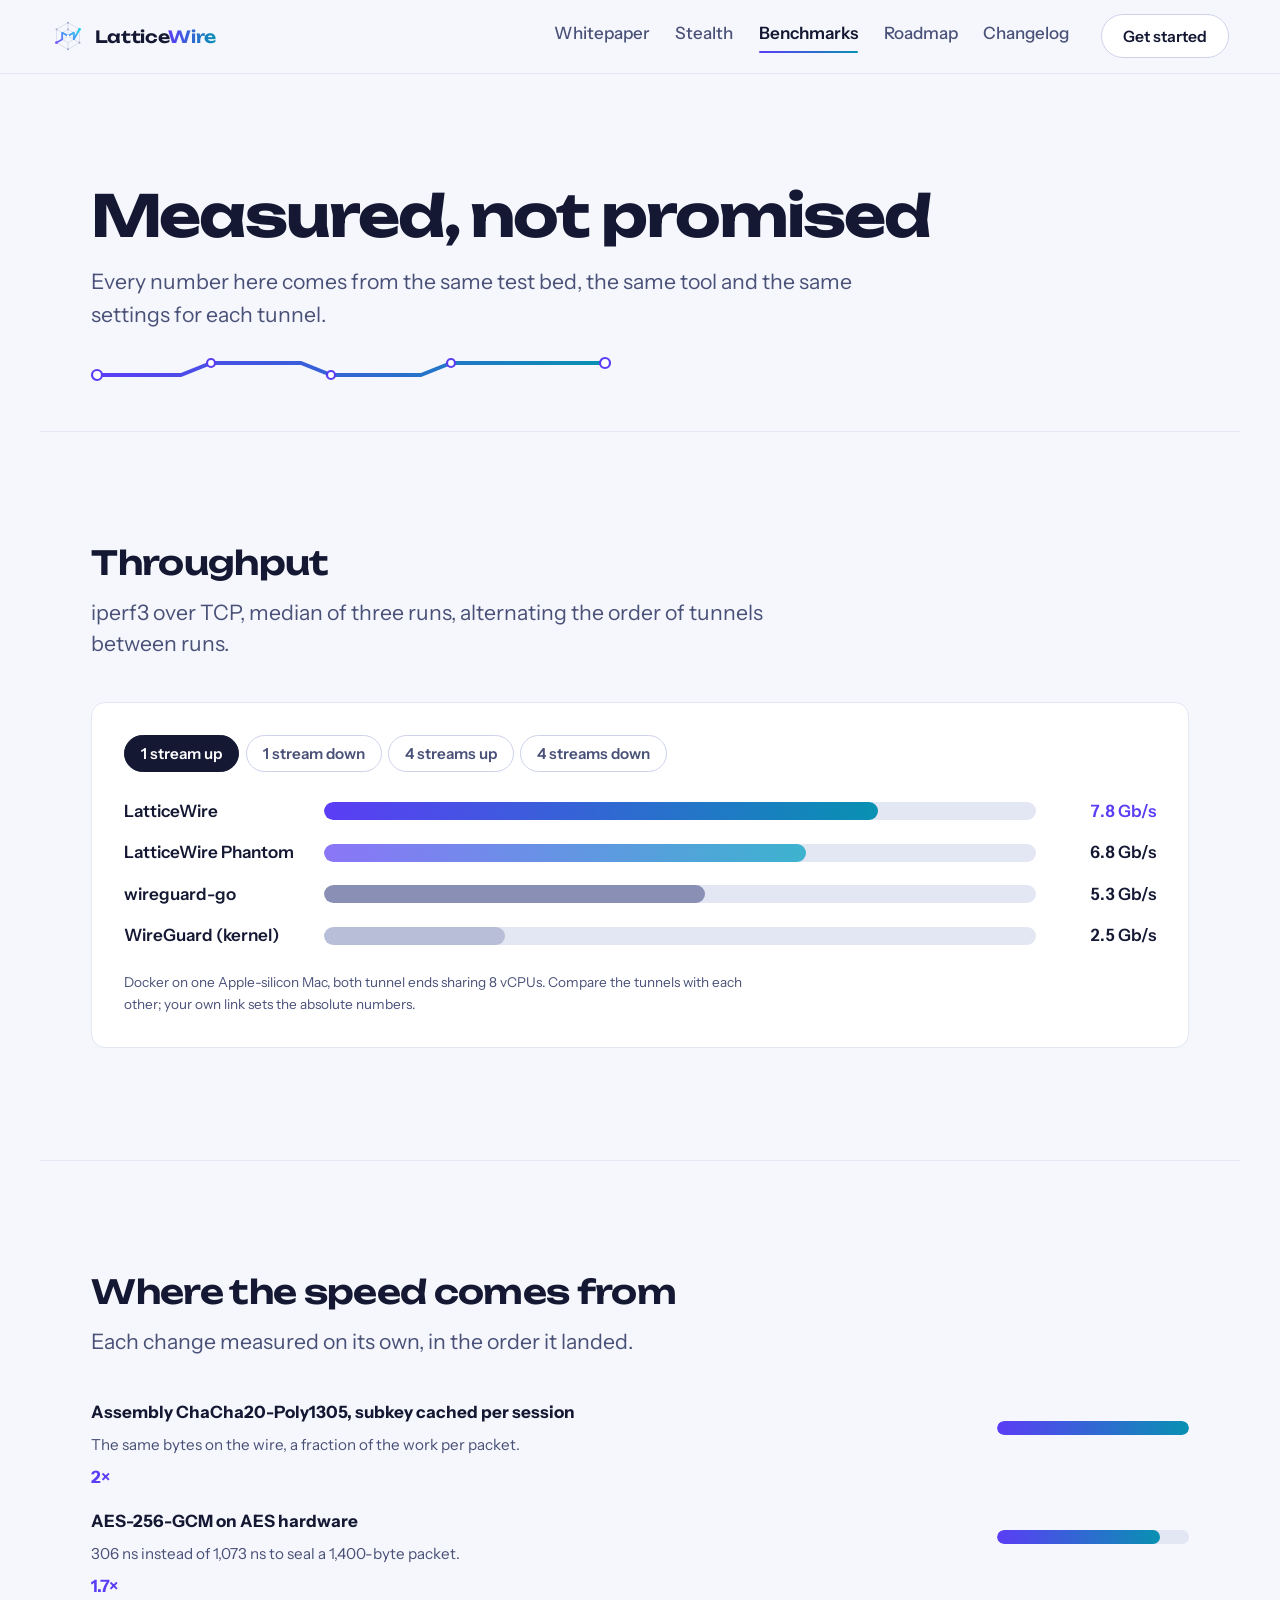
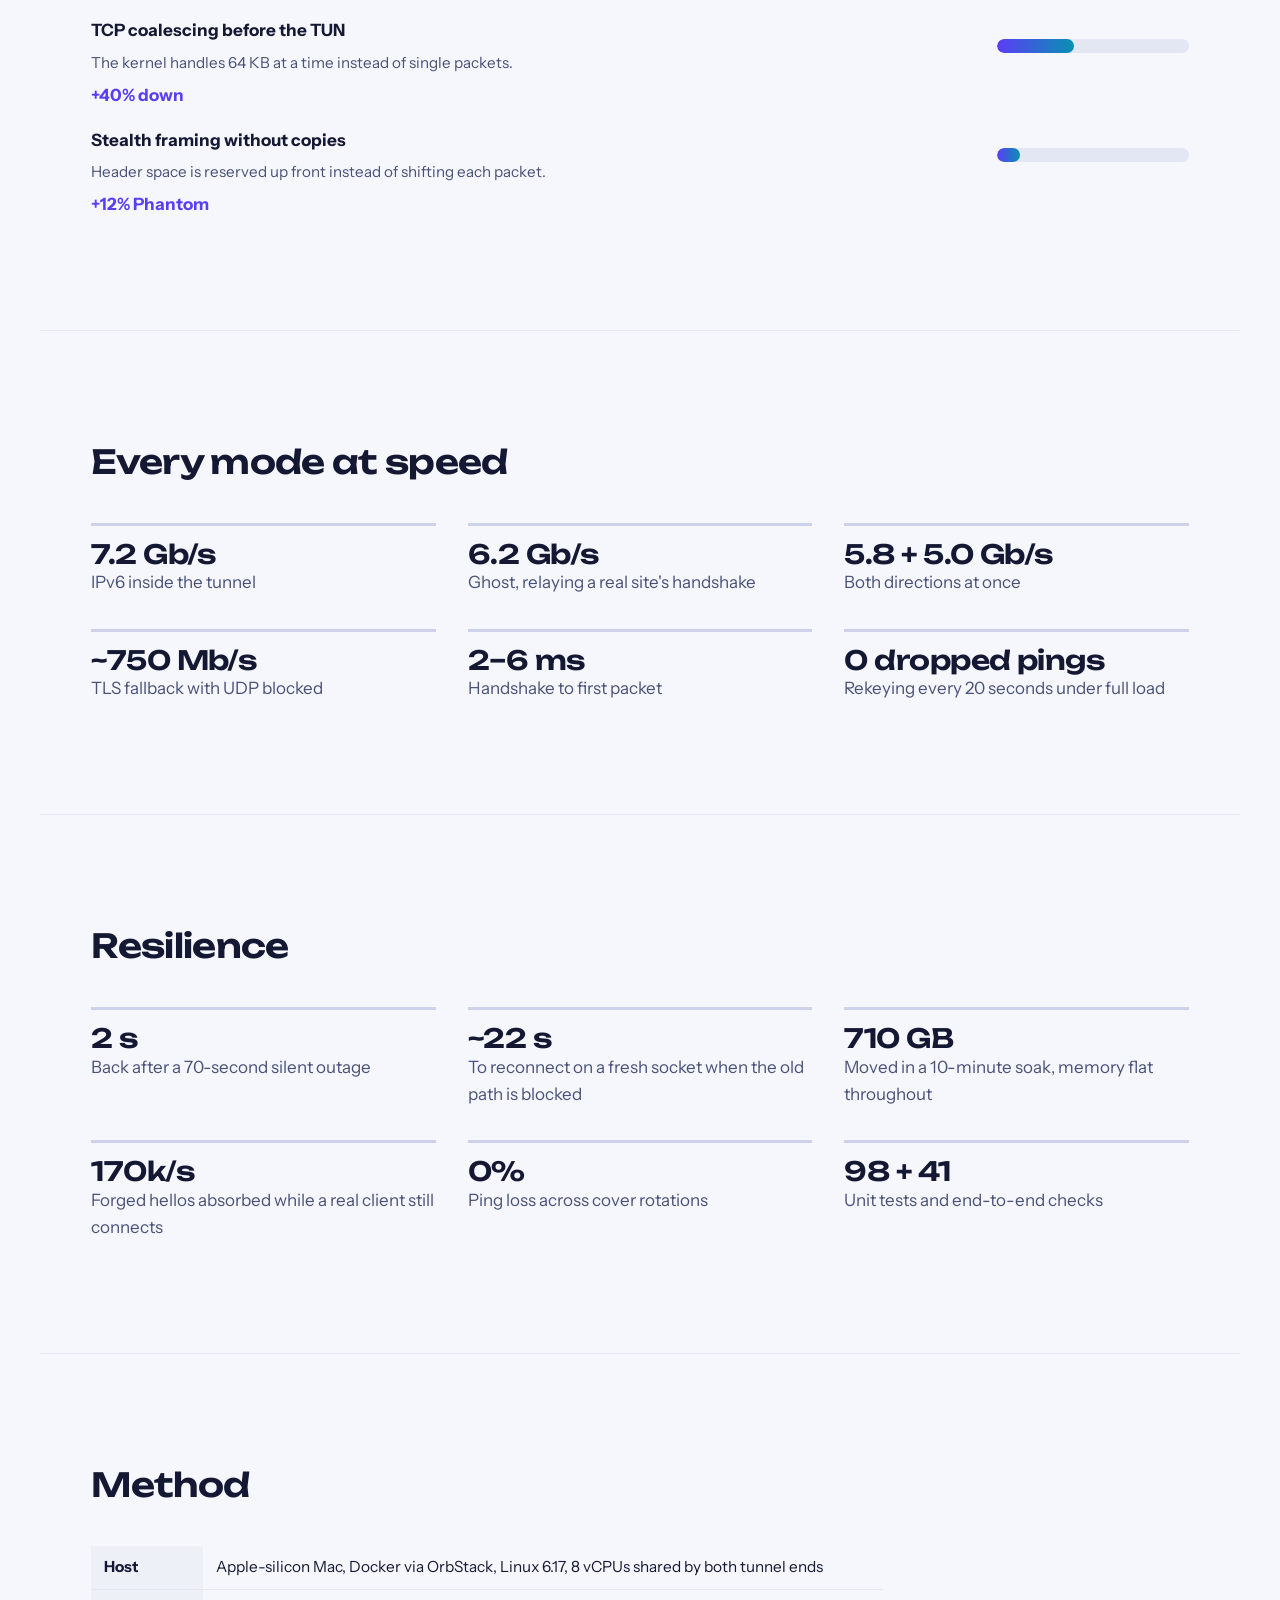
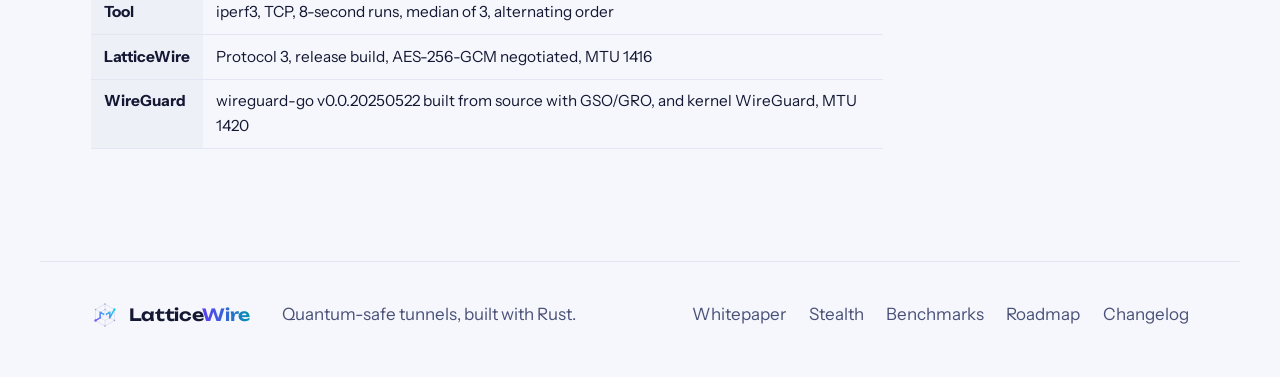
==== benchmarks.html @ e6d1b1b2 "Add whitepaper, stealth, benchmarks, roadmap and changelog pages" ====
<!doctype html>
<html lang="en">
<head>
  <meta charset="utf-8">
  <meta name="viewport" content="width=device-width, initial-scale=1">
  <title>Benchmarks · LatticeWire</title>
  <meta name="description" content="LatticeWire throughput, handshake and resilience results, with method.">
  <meta property="og:title" content="Benchmarks · LatticeWire">
  <meta property="og:description" content="LatticeWire throughput, handshake and resilience results, with method.">
  <meta property="og:image" content="https://faizi44.github.io/latticewire/assets/social-preview.png">
  <meta name="twitter:card" content="summary_large_image">
  <meta name="theme-color" content="#F5F7FC">
  <link rel="icon" href="assets/logo-icon.svg" type="image/svg+xml">
  <link rel="preconnect" href="https://fonts.googleapis.com">
  <link rel="preconnect" href="https://fonts.gstatic.com" crossorigin>
  <link href="https://fonts.googleapis.com/css2?family=Unbounded:wght@500;600;700&family=Instrument+Sans:wght@400;500;600;700&family=JetBrains+Mono:wght@400;600&display=swap" rel="stylesheet">
  <link rel="stylesheet" href="styles.css">
  <script>document.documentElement.classList.add("js")</script>
</head>
<body>
  <a class="skip" href="#main">Skip to content</a>
  <header class="nav">
    <a class="brand" href="index.html" aria-label="LatticeWire home">
      <img src="assets/logo-mark.svg" alt="" width="34" height="34">
      <span>Lattice<b>Wire</b></span>
    </a>
    <nav id="site-nav" aria-label="Pages">
      <a href="whitepaper.html">Whitepaper</a>
      <a href="stealth.html">Stealth</a>
      <a href="benchmarks.html" aria-current="page">Benchmarks</a>
      <a href="roadmap.html">Roadmap</a>
      <a href="changelog.html">Changelog</a>
    </nav>
    <button class="menu-btn" type="button" aria-expanded="false" aria-controls="site-nav">Menu</button>
    <a class="btn btn-ghost" href="index.html#start">Get started</a>
  </header>
  <main id="main">
    <section class="page-hero">
      <h1>Measured, not promised</h1>
      <p>Every number here comes from the same test bed, the same tool and the same settings for each tunnel.</p>
      <svg class="page-wire" viewBox="0 0 520 26" aria-hidden="true">
          <defs><linearGradient id="pwGrad" x1="0" x2="1"><stop offset="0" stop-color="#5B3DF5"/><stop offset="1" stop-color="#0891B2"/></linearGradient></defs>
          <path d="M6 18 L90 18 L120 6 L210 6 L240 18 L330 18 L360 6 L514 6"/>
          <circle cx="6" cy="18" r="5" style="animation-delay:.2s"/><circle cx="120" cy="6" r="4" style="animation-delay:.45s"/>
          <circle cx="240" cy="18" r="4" style="animation-delay:.75s"/><circle cx="360" cy="6" r="4" style="animation-delay:1.05s"/>
          <circle cx="514" cy="6" r="5" style="animation-delay:1.4s"/>
        </svg>
    </section>
    <section aria-labelledby="tp-title">
      <div class="section-head">
        <h2 id="tp-title">Throughput</h2>
        <p>iperf3 over TCP, median of three runs, alternating the order of tunnels between runs.</p>
      </div>
      <div class="chart" data-chart>
        <div class="tabs" role="tablist" aria-label="Test">
          <button role="tab" aria-selected="true" data-test="0">1 stream up</button>
          <button role="tab" aria-selected="false" data-test="1">1 stream down</button>
          <button role="tab" aria-selected="false" data-test="2">4 streams up</button>
          <button role="tab" aria-selected="false" data-test="3">4 streams down</button>
        </div>
        <div class="bars" role="tabpanel" aria-live="polite">
          <div class="bar-row bar-lw"><span class="bar-name">LatticeWire</span><span class="bar-track"><span class="bar-fill"></span></span><span class="bar-val"></span></div>
          <div class="bar-row bar-ph"><span class="bar-name">LatticeWire Phantom</span><span class="bar-track"><span class="bar-fill"></span></span><span class="bar-val"></span></div>
          <div class="bar-row bar-wg"><span class="bar-name">wireguard-go</span><span class="bar-track"><span class="bar-fill"></span></span><span class="bar-val"></span></div>
          <div class="bar-row bar-kw"><span class="bar-name">WireGuard (kernel)</span><span class="bar-track"><span class="bar-fill"></span></span><span class="bar-val"></span></div>
        </div>
        <p class="note">Docker on one Apple-silicon Mac, both tunnel ends sharing 8 vCPUs. Compare the tunnels with each other; your own link sets the absolute numbers.</p>
      </div>
    </section>

    <section aria-labelledby="gain-title">
      <div class="section-head">
        <h2 id="gain-title">Where the speed comes from</h2>
        <p>Each change measured on its own, in the order it landed.</p>
      </div>
      <div class="gains" data-gains>
        <div class="gain"><b>Assembly ChaCha20-Poly1305, subkey cached per session</b><p>The same bytes on the wire, a fraction of the work per packet.</p><span class="meter"><i data-w="100"></i></span><em>2×</em></div>
        <div class="gain"><b>AES-256-GCM on AES hardware</b><p>306 ns instead of 1,073 ns to seal a 1,400-byte packet.</p><span class="meter"><i data-w="85"></i></span><em>1.7×</em></div>
        <div class="gain"><b>TCP coalescing before the TUN</b><p>The kernel handles 64 KB at a time instead of single packets.</p><span class="meter"><i data-w="40"></i></span><em>+40% down</em></div>
        <div class="gain"><b>Stealth framing without copies</b><p>Header space is reserved up front instead of shifting each packet.</p><span class="meter"><i data-w="12"></i></span><em>+12% Phantom</em></div>
      </div>
    </section>

    <section aria-labelledby="more-title">
      <div class="section-head"><h2 id="more-title">Every mode at speed</h2></div>
      <div class="stat-grid">
        <div><b>7.2 Gb/s</b><span>IPv6 inside the tunnel</span></div>
        <div><b>6.2 Gb/s</b><span>Ghost, relaying a real site's handshake</span></div>
        <div><b>5.8 + 5.0 Gb/s</b><span>Both directions at once</span></div>
        <div><b>~750 Mb/s</b><span>TLS fallback with UDP blocked</span></div>
        <div><b>2–6 ms</b><span>Handshake to first packet</span></div>
        <div><b>0 dropped pings</b><span>Rekeying every 20 seconds under full load</span></div>
      </div>
    </section>

    <section aria-labelledby="res-title">
      <div class="section-head"><h2 id="res-title">Resilience</h2></div>
      <div class="stat-grid">
        <div><b>2 s</b><span>Back after a 70-second silent outage</span></div>
        <div><b>~22 s</b><span>To reconnect on a fresh socket when the old path is blocked</span></div>
        <div><b>710 GB</b><span>Moved in a 10-minute soak, memory flat throughout</span></div>
        <div><b>170k/s</b><span>Forged hellos absorbed while a real client still connects</span></div>
        <div><b>0%</b><span>Ping loss across cover rotations</span></div>
        <div><b>98 + 41</b><span>Unit tests and end-to-end checks</span></div>
      </div>
    </section>

    <section aria-labelledby="method-title">
      <div class="section-head"><h2 id="method-title">Method</h2></div>
      <div class="prose">
        <table>
          <tr><th>Host</th><td>Apple-silicon Mac, Docker via OrbStack, Linux 6.17, 8 vCPUs shared by both tunnel ends</td></tr>
          <tr><th>Tool</th><td>iperf3, TCP, 8-second runs, median of 3, alternating order</td></tr>
          <tr><th>LatticeWire</th><td>Protocol 3, release build, AES-256-GCM negotiated, MTU 1416</td></tr>
          <tr><th>WireGuard</th><td>wireguard-go v0.0.20250522 built from source with GSO/GRO, and kernel WireGuard, MTU 1420</td></tr>
        </table>
      </div>
    </section>
  </main>
  <footer class="footer">
    <a class="brand" href="index.html"><img src="assets/logo-mark.svg" alt="" width="28" height="28"><span>Lattice<b>Wire</b></span></a>
    <p>Quantum-safe tunnels, built with Rust.</p>
    <nav aria-label="Pages">
      <a href="whitepaper.html">Whitepaper</a>
      <a href="stealth.html">Stealth</a>
      <a href="benchmarks.html">Benchmarks</a>
      <a href="roadmap.html">Roadmap</a>
      <a href="changelog.html">Changelog</a>
    </nav>
  </footer>
  <script src="app.js" defer></script>
</body>
</html>
---- styles.css ----
/* LatticeWire site. Light theme; the lattice in the hero is the one bold moment. */
:root {
  --frost: #F5F7FC;
  --paper: #FFFFFF;
  --ink: #141833;
  --ink-soft: #4A5178;
  --line: #CDD2EA;
  --line-soft: #E3E6F3;
  --violet: #5B3DF5;
  --cyan: #0891B2;
  --mint: #059669;
  --amber: #B45309;
  --wire: linear-gradient(90deg, #5B3DF5, #0891B2);

  --display: "Unbounded", "Segoe UI", system-ui, sans-serif;
  --body: "Instrument Sans", "Segoe UI", system-ui, sans-serif;
  --mono: "JetBrains Mono", ui-monospace, "SF Mono", Menlo, monospace;

  /* Type scale: 1.25 ratio from 17px */
  --s-1: 0.85rem;
  --s0: 1.0625rem;
  --s1: 1.33rem;
  --s2: 1.66rem;
  --s3: 2.07rem;
  --s4: clamp(2.2rem, 4.6vw, 3.6rem);

  --gutter: clamp(1rem, 4vw, 3.5rem);
  --max: 1200px;
  --radius-s: 8px;
  --radius-m: 14px;
}

*, *::before, *::after { box-sizing: border-box; }
html { scroll-behavior: smooth; }
body {
  margin: 0;
  background: var(--frost);
  color: var(--ink);
  font: 400 var(--s0)/1.6 var(--body);
  -webkit-font-smoothing: antialiased;
  text-rendering: optimizeLegibility;
}
img { display: block; max-width: 100%; }
a { color: var(--violet); text-underline-offset: 3px; }
:focus-visible { outline: 3px solid var(--cyan); outline-offset: 3px; border-radius: 4px; }
code { font-family: var(--mono); font-size: 0.92em; background: var(--line-soft); padding: 0.08em 0.35em; border-radius: 5px; }
h1, h2, h3 { margin: 0; color: var(--ink); }
h2 { font: 600 var(--s3)/1.15 var(--display); letter-spacing: -0.02em; max-width: 22ch; }
h3 { font: 600 var(--s1)/1.3 var(--body); }
p { margin: 0; }

.skip { position: absolute; left: -999px; top: 0; background: var(--ink); color: #fff; padding: 0.6rem 1rem; z-index: 10; }
.skip:focus { left: 1rem; top: 1rem; }

/* ---------- nav ---------- */
.nav {
  position: sticky; top: 0; z-index: 5;
  display: flex; align-items: center; gap: 2rem;
  padding: 0.9rem var(--gutter);
  background: color-mix(in srgb, var(--frost) 86%, transparent);
  backdrop-filter: blur(10px);
  border-bottom: 1px solid var(--line-soft);
}
.brand { display: inline-flex; align-items: center; gap: 0.6rem; color: var(--ink); text-decoration: none; font: 600 1.05rem var(--display); letter-spacing: -0.02em; }
.brand b { font-weight: 600; background: var(--wire); -webkit-background-clip: text; background-clip: text; color: transparent; }
.nav nav { display: flex; gap: 1.6rem; margin-left: auto; }
.nav nav a { color: var(--ink-soft); text-decoration: none; font-weight: 500; }
.nav nav a:hover { color: var(--ink); }

.btn {
  display: inline-flex; align-items: center; justify-content: center;
  padding: 0.72rem 1.3rem; border-radius: 999px;
  font: 600 0.98rem var(--body); text-decoration: none; cursor: pointer;
  transition: transform 0.15s ease, box-shadow 0.15s ease, background 0.15s ease;
}
.btn-primary { background: var(--ink); color: #fff; box-shadow: 0 6px 18px -8px rgba(20, 24, 51, 0.55); }
.btn-primary:hover { transform: translateY(-1px); box-shadow: 0 10px 24px -10px rgba(91, 61, 245, 0.65); }
.btn-ghost { color: var(--ink); border: 1.5px solid var(--line); background: var(--paper); }
.btn-ghost:hover { border-color: var(--violet); color: var(--violet); }

/* ---------- layout ---------- */
main > section { max-width: var(--max); margin: 0 auto; padding: clamp(4rem, 9vw, 7rem) var(--gutter); }
main > section + section { border-top: 1px solid var(--line-soft); }
.section-head { display: grid; gap: 0.9rem; margin-bottom: 2.6rem; }
.section-head p { color: var(--ink-soft); font-size: var(--s1); max-width: 52ch; line-height: 1.5; }

/* ---------- hero ---------- */
.hero {
  display: grid; grid-template-columns: minmax(0, 1.05fr) minmax(0, 1fr);
  align-items: center; gap: clamp(1.5rem, 4vw, 4rem);
  min-height: min(calc(100vh - 66px), 860px);
  padding-top: clamp(2.5rem, 6vw, 4.5rem) !important;
}
.hero-title { font: 700 var(--s4)/1.04 var(--display); letter-spacing: -0.035em; }
.hero-title .line { display: block; }
.hero-title .line:nth-child(2) { color: var(--violet); }
.hero-title .line:nth-child(3) { color: var(--ink-soft); }
.hero-lede { margin-top: 1.6rem; font-size: var(--s1); line-height: 1.55; color: var(--ink-soft); max-width: 46ch; }
.hero-actions { display: flex; flex-wrap: wrap; gap: 0.8rem; margin-top: 2rem; }
.hero-facts { display: flex; flex-wrap: wrap; gap: 0 2.4rem; margin: 2.6rem 0 0; padding-top: 1.4rem; border-top: 1px solid var(--line); }
.hero-facts div { padding: 0.4rem 0; }
.hero-facts dt { font-size: var(--s-1); color: var(--ink-soft); }
.hero-facts dd { margin: 0.1rem 0 0; font-weight: 600; }
.hero-art { position: relative; aspect-ratio: 8 / 7; }
.hero-art svg { width: 100%; height: 100%; overflow: visible; }

/* Hero load sequence: the lines rise one by one while the lattice draws. */
@keyframes rise { from { opacity: 0; transform: translateY(14px); } }
.js .hero .hero-title .line, .js .hero .hero-lede, .js .hero .hero-actions, .js .hero .hero-facts {
  animation: rise 0.7s cubic-bezier(.2, .7, .2, 1) both;
}
.js .hero .hero-title .line:nth-child(2) { animation-delay: 0.12s; }
.js .hero .hero-title .line:nth-child(3) { animation-delay: 0.24s; }
.js .hero .hero-lede { animation-delay: 0.5s; }
.js .hero .hero-actions { animation-delay: 0.62s; }
.js .hero .hero-facts { animation-delay: 0.74s; }

/* Lattice drawing */
.lat-edge { stroke: var(--line); stroke-width: 1.4; }
.lat-node { fill: var(--paper); stroke: #AEB5D8; stroke-width: 1.6; transition: transform 0.25s ease, fill 0.25s ease; transform-box: fill-box; transform-origin: center; }
.lat-node.near { fill: #EEE9FF; stroke: var(--violet); transform: scale(1.6); }
.lat-wire { fill: none; stroke: url(#wireGrad); stroke-width: 5; stroke-linecap: round; stroke-linejoin: round; }
.lat-wire-glow { fill: none; stroke: url(#wireGrad); stroke-width: 14; stroke-opacity: 0.16; stroke-linecap: round; stroke-linejoin: round; }
.lat-hop { fill: var(--paper); stroke: var(--violet); stroke-width: 2.4; }
.lat-end { stroke: none; }
.packet { fill: var(--cyan); }
.packet-halo { fill: var(--cyan); opacity: 0.22; }
.lat-label { font: 600 13px var(--body); fill: var(--ink-soft); }

/* ---------- handshake flow ---------- */
.flow { list-style: none; margin: 0; padding: 0; display: grid; grid-template-columns: repeat(3, 1fr); gap: 0; position: relative; }
.flow::before {
  content: ""; position: absolute; top: 22px; left: 22px; right: 22px; height: 3px;
  background: var(--wire); border-radius: 3px; opacity: 0.85;
}
.flow-step { position: relative; padding: 0 2rem 0 0; display: grid; gap: 0.7rem; align-content: start; }
.flow-n {
  position: relative; display: grid; place-items: center; width: 46px; height: 46px; border-radius: 50%;
  background: var(--paper); border: 2px solid var(--violet); color: var(--violet); font: 600 1.05rem var(--display);
}
.flow-step:nth-child(3) .flow-n { border-color: var(--cyan); color: var(--cyan); }
.flow-step h3 { margin-top: 0.6rem; }
.flow-step p { color: var(--ink-soft); max-width: 34ch; }
.flow-size { font-weight: 600; color: var(--violet); }
.flow-step:nth-child(3) .flow-size { color: var(--cyan); }

/* ---------- speed ---------- */
.chart { background: var(--paper); border: 1px solid var(--line-soft); border-radius: var(--radius-m); padding: clamp(1.2rem, 3vw, 2rem); }
.tabs { display: flex; flex-wrap: wrap; gap: 0.4rem; margin-bottom: 1.6rem; }
.tabs button {
  font: 600 0.95rem var(--body); color: var(--ink-soft); background: transparent;
  border: 1.5px solid var(--line); border-radius: 999px; padding: 0.5rem 1rem; cursor: pointer;
  transition: background 0.15s ease, color 0.15s ease, border-color 0.15s ease;
}
.tabs button:hover { border-color: var(--violet); color: var(--ink); }
.tabs button[aria-selected="true"] { background: var(--ink); border-color: var(--ink); color: #fff; }
.bars { display: grid; gap: 0.9rem; }
.bar-row { display: grid; grid-template-columns: 11.5rem 1fr 6.5rem; align-items: center; gap: 1rem; }
.bar-name { font-weight: 600; }
.bar-track { height: 18px; background: var(--line-soft); border-radius: 999px; overflow: hidden; }
.bar-fill { display: block; height: 100%; width: 0; border-radius: 999px; transition: width 0.9s cubic-bezier(.2, .8, .2, 1); }
.bar-lw .bar-fill { background: var(--wire); }
.bar-ph .bar-fill { background: linear-gradient(90deg, #8B76F8, #3DB3CF); }
.bar-wg .bar-fill { background: #8A90B5; }
.bar-kw .bar-fill { background: #B9BED8; }
.bar-val { font-variant-numeric: tabular-nums; font-weight: 600; text-align: right; }
.bar-lw .bar-val { color: var(--violet); }
.note { margin-top: 1.4rem; font-size: var(--s-1); color: var(--ink-soft); max-width: 70ch; }
.speed-why { display: grid; grid-template-columns: repeat(3, 1fr); gap: 2rem; margin-top: 3rem; }
.speed-why div { border-top: 3px solid var(--line); padding-top: 1rem; }
.speed-why p { margin-top: 0.4rem; color: var(--ink-soft); }

/* ---------- stealth observer ---------- */
.observer { background: var(--paper); border: 1px solid var(--line-soft); border-radius: var(--radius-m); padding: clamp(1.2rem, 3vw, 2rem); }
.capture { display: grid; grid-template-columns: minmax(0, 1.25fr) minmax(0, 1fr); gap: 2rem; align-items: start; }
.packets { list-style: none; margin: 0; padding: 1rem; display: grid; gap: 0.45rem; background: #F2F4FB; border-radius: var(--radius-s); min-height: 280px; align-content: start; }
.packets li {
  display: grid; grid-template-columns: 3.2rem 2.2rem 1fr auto; gap: 0.6rem; align-items: center;
  font: 400 0.86rem/1.3 var(--mono); padding: 0.45rem 0.6rem; border-radius: 6px; background: var(--paper);
  border-left: 4px solid var(--c, var(--line));
  animation: pkt-in 0.35s cubic-bezier(.2, .8, .2, 1) backwards;
}
.packets .t { color: #8A90B5; }
.packets .dir { color: var(--ink-soft); }
.packets .what { color: var(--ink); overflow: hidden; text-overflow: ellipsis; white-space: nowrap; }
.packets .len { color: #8A90B5; }
@keyframes pkt-in { from { opacity: 0; transform: translateX(-10px); } }
.capture-text h3 { font: 600 var(--s2)/1.2 var(--display); letter-spacing: -0.02em; }
.capture-text p { margin-top: 0.8rem; color: var(--ink-soft); }
.capture-when { color: var(--ink) !important; font-weight: 500; }

/* ---------- features ---------- */
.features h2 { margin-bottom: 2.4rem; }
.feature-list { display: grid; grid-template-columns: repeat(3, 1fr); gap: 2.2rem 2.6rem; margin: 0; }
.feature-list div { padding-left: 1.1rem; border-left: 2px solid var(--line); }
.feature-list div:hover { border-left-color: var(--violet); }
.feature-list dt { font-weight: 700; font-size: var(--s1); }
.feature-list dd { margin: 0.35rem 0 0; color: var(--ink-soft); }

/* ---------- get started ---------- */
.steps { list-style: none; counter-reset: step; margin: 0; padding: 0; display: grid; grid-template-columns: repeat(2, 1fr); gap: 2.4rem 3rem; }
.steps li { counter-increment: step; display: grid; gap: 0.6rem; align-content: start; position: relative; padding-left: 3.4rem; }
.steps li::before {
  content: counter(step); position: absolute; left: 0; top: -0.1rem;
  width: 2.4rem; height: 2.4rem; border-radius: 50%; display: grid; place-items: center;
  font: 600 1rem var(--display); color: #fff; background: var(--ink);
}
.steps p { color: var(--ink-soft); }
.code { position: relative; margin-top: 0.3rem; }
.code pre { margin: 0; padding: 1rem 5.2rem 1rem 1.1rem; background: var(--ink); color: #E6E8F5; border-radius: var(--radius-s); overflow-x: auto; }
.code code { background: none; padding: 0; color: inherit; font-size: 0.9rem; line-height: 1.6; }
.copy {
  position: absolute; top: 0.6rem; right: 0.6rem; font: 600 0.8rem var(--body);
  color: #fff; background: rgba(255, 255, 255, 0.12); border: 1px solid rgba(255, 255, 255, 0.22);
  border-radius: 6px; padding: 0.35rem 0.65rem; cursor: pointer;
}
.copy:hover { background: rgba(255, 255, 255, 0.22); }
.copy.done { background: var(--mint); border-color: var(--mint); }

/* ---------- security + cta ---------- */
.security { display: grid; grid-template-columns: auto 1fr; gap: 2.6rem; align-items: center; }
.security p { margin-top: 1rem; color: var(--ink-soft); max-width: 62ch; }
.security-mark { padding: 1.4rem; background: var(--paper); border: 1px solid var(--line-soft); border-radius: 28px; }
.cta { text-align: left; }
.cta h2 { font-size: var(--s4); max-width: 18ch; line-height: 1.06; }

/* ---------- footer ---------- */
.footer {
  max-width: var(--max); margin: 0 auto; padding: 2.4rem var(--gutter) 3rem;
  display: flex; flex-wrap: wrap; align-items: center; gap: 1rem 2rem; border-top: 1px solid var(--line-soft);
}
.footer p { color: var(--ink-soft); }
.footer nav { display: flex; flex-wrap: wrap; gap: 1.4rem; margin-left: auto; }
.footer nav a { color: var(--ink-soft); text-decoration: none; }
.footer nav a:hover { color: var(--violet); }

/* Grid children may shrink below their content; long code scrolls inside its block. */
.steps li, .steps li > *, .flow-step, .flow-step > *, .capture > *, .bar-row > *, .feature-list > div, .speed-why > div, .hero > * { min-width: 0; }

/* Compact navigation: a Menu button opens the page links as a panel. */
.menu-btn { display: none; font: 600 0.95rem var(--body); color: var(--ink); background: var(--paper); border: 1.5px solid var(--line); border-radius: 999px; padding: 0.55rem 1.05rem; cursor: pointer; margin-left: auto; }
@media (max-width: 980px) {
  .menu-btn { display: inline-flex; }
  .nav nav {
    display: none; position: absolute; top: 100%; left: 0; right: 0; flex-direction: column; gap: 0.2rem;
    padding: 0.8rem var(--gutter) 1.2rem; background: var(--frost); border-bottom: 1px solid var(--line-soft);
    box-shadow: 0 18px 30px -24px rgba(20, 24, 51, 0.35);
  }
  .nav nav a { padding: 0.55rem 0; font-size: 1.05rem; }
  .nav nav a[aria-current="page"]::after { width: 2.5rem; }
  .nav.open nav { display: flex; }
}

/* ---------- responsive ---------- */
@media (max-width: 960px) {
  .hero { grid-template-columns: 1fr; min-height: 0; }
  .hero-art { order: -1; max-width: 520px; width: 100%; margin: 0 auto; }
  .speed-why, .feature-list { grid-template-columns: 1fr 1fr; }
  .capture { grid-template-columns: 1fr; }
}
@media (max-width: 720px) {
  .nav > .btn { display: none; }
  .flow { grid-template-columns: 1fr; gap: 2rem; }
  .flow::before { top: 22px; bottom: 22px; left: 22px; right: auto; width: 3px; height: auto; }
  .flow-step { grid-template-columns: 46px 1fr; column-gap: 1rem; padding: 0; }
  .flow-step > :not(.flow-n) { grid-column: 2; }
  .flow-step h3 { margin-top: 0; }
  .speed-why, .feature-list, .steps { grid-template-columns: 1fr; }
  .bar-row { grid-template-columns: 1fr auto; }
  .bar-track { grid-column: 1 / -1; grid-row: 2; }
  .security { grid-template-columns: 1fr; }
  .security-mark { justify-self: start; }
  .packets li { grid-template-columns: 2.6rem 1.8rem 1fr; }
  .packets .len { display: none; }
}

@media (prefers-reduced-motion: reduce) {
  html { scroll-behavior: auto; }
  *, *::before, *::after { animation-duration: 0.01ms !important; transition-duration: 0.01ms !important; }
}

/* =====================================================================
   Inner pages
   ===================================================================== */
.nav nav a[aria-current="page"] { color: var(--ink); font-weight: 600; }
.nav nav a[aria-current="page"]::after {
  content: ""; display: block; height: 2px; margin-top: 3px; border-radius: 2px; background: var(--wire);
}

/* Page hero: a title with a wire that draws itself underneath on load. */
.page-hero { padding-bottom: clamp(2rem, 5vw, 3rem) !important; }
.page-hero h1 { font: 700 var(--s4)/1.05 var(--display); letter-spacing: -0.035em; max-width: 16ch; }
.page-hero p { margin-top: 1.2rem; font-size: var(--s1); color: var(--ink-soft); max-width: 58ch; line-height: 1.55; }
.page-wire { display: block; width: min(520px, 90%); height: 26px; margin-top: 1.6rem; overflow: visible; }
.page-wire path { fill: none; stroke: url(#pwGrad); stroke-width: 4; stroke-linecap: round; stroke-linejoin: round; }
.page-wire circle { fill: var(--paper); stroke: var(--violet); stroke-width: 2.2; }
.js .page-wire path { stroke-dasharray: 600; stroke-dashoffset: 600; animation: draw 1.4s cubic-bezier(.6, .1, .2, 1) 0.2s forwards; }
.js .page-wire circle { opacity: 0; animation: pop 0.3s ease forwards; }
@keyframes draw { to { stroke-dashoffset: 0; } }
@keyframes pop { from { opacity: 0; transform: scale(.4); } to { opacity: 1; transform: none; } }
.page-wire circle { transform-box: fill-box; transform-origin: center; }

/* ---------- document layout (whitepaper) ---------- */
.doc { display: grid; grid-template-columns: 15rem minmax(0, 1fr); gap: clamp(2rem, 5vw, 4.5rem); align-items: start; }
.toc { position: sticky; top: 92px; display: grid; gap: 0.15rem; font-size: 0.95rem; }
.toc p { font-weight: 700; margin-bottom: 0.5rem; }
.toc a { color: var(--ink-soft); text-decoration: none; padding: 0.3rem 0 0.3rem 0.9rem; border-left: 2px solid var(--line-soft); }
.toc a:hover { color: var(--ink); }
.toc a.active { color: var(--violet); border-left-color: var(--violet); font-weight: 600; }
.prose { max-width: 72ch; }
.prose section { scroll-margin-top: 90px; }
.prose section + section { margin-top: 3.6rem; }
.prose h2 { font-size: var(--s2); max-width: none; margin-bottom: 1rem; }
.prose h3 { margin: 1.8rem 0 0.6rem; }
.prose p, .prose li { color: #343A60; line-height: 1.72; }
.prose p + p { margin-top: 1rem; }
.prose ul, .prose ol { padding-left: 1.3rem; margin: 0.8rem 0 0; }
.prose li + li { margin-top: 0.35rem; }
.prose table { width: 100%; border-collapse: collapse; margin-top: 1rem; font-size: 0.96rem; }
.prose th, .prose td { text-align: left; padding: 0.6rem 0.8rem; border-bottom: 1px solid var(--line-soft); vertical-align: top; }
.prose th { font-weight: 700; color: var(--ink); background: #EEF0F8; }
.prose .formula { margin-top: 1rem; padding: 1rem 1.2rem; background: var(--ink); color: #E6E8F5; border-radius: var(--radius-s); font: 400 0.9rem/1.7 var(--mono); overflow-x: auto; }
.prose .abstract { font-size: var(--s1); color: var(--ink); line-height: 1.6; }

/* ---------- handshake player ---------- */
.player { margin-top: 1.4rem; background: var(--paper); border: 1px solid var(--line-soft); border-radius: var(--radius-m); padding: 1.4rem; }
.player-stage { position: relative; display: grid; grid-template-columns: 7rem 1fr 7rem; align-items: stretch; gap: 0.8rem; min-height: 230px; }
.party { display: grid; place-content: center; text-align: center; gap: 0.4rem; border: 1.5px solid var(--line); border-radius: var(--radius-s); background: var(--frost); font-weight: 700; }
.party small { font-weight: 500; color: var(--ink-soft); }
.party.client { border-color: var(--violet); }
.party.server { border-color: var(--cyan); }
.lanes { position: relative; display: grid; align-content: space-around; }
.msg {
  position: relative; display: grid; gap: 0.2rem; padding: 0.55rem 0.8rem; border-radius: 8px;
  background: #F1EEFF; border: 1px solid #D9D1FF; opacity: 0.25; transition: opacity 0.3s ease, transform 0.6s cubic-bezier(.2, .8, .2, 1);
}
.msg b { font-size: 0.92rem; }
.msg span { font: 400 0.8rem/1.4 var(--mono); color: var(--ink-soft); }
.msg.to-client { background: #E7F6FA; border-color: #BFE7F1; }
.msg.to-client, .msg.to-server { transform: translateX(var(--from, -14px)); }
.msg.to-client { --from: 14px; }
.msg.on { opacity: 1; transform: none; }
.msg.data { background: #E6F7F0; border-color: #BDEBD7; }
.player-caption { margin-top: 1rem; min-height: 3.2em; color: var(--ink-soft); }
.player-controls { display: flex; gap: 0.6rem; margin-top: 1rem; }
.player-controls button { font: 600 0.92rem var(--body); border-radius: 999px; padding: 0.5rem 1.05rem; cursor: pointer; border: 1.5px solid var(--line); background: var(--paper); color: var(--ink); }
.player-controls button.primary { background: var(--ink); color: #fff; border-color: var(--ink); }

/* ---------- roadmap timeline ---------- */
.timeline { position: relative; display: grid; gap: 2.6rem; padding-left: 3rem; }
.timeline::before { content: ""; position: absolute; left: 13px; top: 6px; bottom: 6px; width: 3px; border-radius: 3px; background: var(--line); }
.timeline .rail { position: absolute; left: 13px; top: 6px; width: 3px; border-radius: 3px; background: var(--wire); height: 0; }
.js .timeline .rail { transition: height 1.6s cubic-bezier(.6, .1, .2, 1) 0.2s; }
.phase { position: relative; }
.phase::before {
  content: ""; position: absolute; left: -3rem; top: 0.25rem; width: 29px; height: 29px; border-radius: 50%;
  background: var(--paper); border: 3px solid var(--line); box-sizing: border-box; transition: border-color 0.4s ease, background 0.4s ease;
}
.phase.lit::before { border-color: var(--violet); background: #EEE9FF; }
.phase.shipped.lit::before { border-color: var(--mint); background: #E3F6EE; }
.phase h2 { font-size: var(--s2); }
.phase > p { margin-top: 0.4rem; color: var(--ink-soft); }
.phase .tag { display: inline-block; margin-left: 0.6rem; vertical-align: middle; font: 600 0.78rem var(--body); padding: 0.2rem 0.6rem; border-radius: 999px; background: #EEF0F8; color: var(--ink-soft); }
.phase.shipped .tag { background: #E3F6EE; color: var(--mint); }
.items { list-style: none; margin: 1.2rem 0 0; padding: 0; display: grid; grid-template-columns: repeat(2, minmax(0, 1fr)); gap: 0.8rem 2rem; }
.items li { padding-left: 1.6rem; position: relative; }
.items li::before { content: ""; position: absolute; left: 0; top: 0.55em; width: 0.7rem; height: 0.7rem; border-radius: 3px; border: 2px solid var(--line); }
.phase.shipped .items li::before { background: var(--mint); border-color: var(--mint); }
.items b { display: block; }
.items span { color: var(--ink-soft); font-size: 0.95rem; }
.filters { margin-bottom: 2.4rem; }
.phase[hidden] { display: none; }

/* ---------- changelog ---------- */
.releases { display: grid; gap: 1rem; }
.release { background: var(--paper); border: 1px solid var(--line-soft); border-radius: var(--radius-m); overflow: hidden; }
.release > button {
  width: 100%; display: grid; grid-template-columns: auto 1fr auto; gap: 1rem; align-items: center; text-align: left;
  padding: 1.3rem 1.5rem; background: none; border: 0; cursor: pointer; font: inherit; color: inherit;
}
.release .ver { font: 700 1.15rem var(--display); color: var(--violet); white-space: nowrap; }
.release .title { font-weight: 700; font-size: var(--s1); }
.release .title small { display: block; font-weight: 500; font-size: 0.92rem; color: var(--ink-soft); margin-top: 0.15rem; }
.release .chev { width: 28px; height: 28px; border-radius: 50%; border: 1.5px solid var(--line); display: grid; place-items: center; transition: transform 0.3s ease; }
.release .chev::before { content: ""; width: 8px; height: 8px; border-right: 2px solid var(--ink); border-bottom: 2px solid var(--ink); transform: translateY(-2px) rotate(45deg); }
.release[data-open="true"] .chev { transform: rotate(180deg); }
.release-body { display: grid; grid-template-rows: 0fr; transition: grid-template-rows 0.45s cubic-bezier(.2, .8, .2, 1); }
.release[data-open="true"] .release-body { grid-template-rows: 1fr; }
.release-body > div { overflow: hidden; }
.release-body .groups { padding: 0 1.5rem 1.5rem; display: grid; grid-template-columns: repeat(2, minmax(0, 1fr)); gap: 1.4rem 2.4rem; }
.release-body h3 { font-size: 1.02rem; margin-bottom: 0.4rem; }
.release-body ul { margin: 0; padding-left: 1.1rem; color: var(--ink-soft); }
.release-body li + li { margin-top: 0.3rem; }

/* ---------- benchmarks extras ---------- */
.gains { display: grid; gap: 1.1rem; margin-top: 1rem; }
.gain { display: grid; grid-template-columns: minmax(0, 1fr) 12rem; gap: 0.4rem 1.4rem; align-items: center; }
.gain p { color: var(--ink-soft); font-size: 0.95rem; grid-column: 1; }
.gain b { grid-column: 1; }
.gain .meter { grid-column: 2; grid-row: 1 / span 2; height: 14px; border-radius: 999px; background: var(--line-soft); overflow: hidden; }
.gain .meter i { display: block; height: 100%; width: 0; border-radius: 999px; background: var(--wire); transition: width 1.1s cubic-bezier(.2, .8, .2, 1); }
.gain .meter + em { font-style: normal; font-weight: 700; color: var(--violet); }
.stat-grid { display: grid; grid-template-columns: repeat(3, minmax(0, 1fr)); gap: 2rem; margin-top: 1rem; }
.stat-grid div { border-top: 3px solid var(--line); padding-top: 0.9rem; }
.stat-grid b { display: block; font: 600 var(--s2)/1.1 var(--display); letter-spacing: -0.02em; }
.stat-grid span { color: var(--ink-soft); }

/* ---------- stealth extras ---------- */
.rotation { margin-top: 1.2rem; background: var(--paper); border: 1px solid var(--line-soft); border-radius: var(--radius-m); padding: 1.4rem; }
.conns { display: grid; gap: 0.5rem; margin-top: 1rem; }
.conn {
  display: grid; grid-template-columns: 6rem 1fr 7rem; gap: 0.8rem; align-items: center;
  font: 400 0.86rem var(--mono); padding: 0.5rem 0.7rem; border-radius: 8px; background: #F2F4FB;
  animation: pkt-in 0.4s cubic-bezier(.2, .8, .2, 1) backwards;
}
.conn .life { height: 8px; border-radius: 999px; background: var(--wire); transform-origin: left; }
.conn.old { opacity: 0.45; }
.conn.old .life { background: #B9BED8; }
.setup { list-style: none; counter-reset: s; margin: 1.2rem 0 0; padding: 0; display: grid; gap: 1.2rem; }
.setup li { counter-increment: s; position: relative; padding-left: 3rem; }
.setup li::before { content: counter(s); position: absolute; left: 0; top: 0; width: 2rem; height: 2rem; border-radius: 50%; display: grid; place-items: center; font: 600 0.9rem var(--display); color: #fff; background: var(--ink); }
.setup p { color: var(--ink-soft); margin-top: 0.2rem; }

@media (max-width: 900px) {
  .doc { grid-template-columns: 1fr; }
  .toc { position: static; grid-auto-flow: row; }
  .items, .release-body .groups, .stat-grid { grid-template-columns: 1fr; }
  .gain { grid-template-columns: 1fr; }
  .gain .meter { grid-column: 1; grid-row: auto; }
}
@media (max-width: 620px) {
  .player-stage { grid-template-columns: 4.6rem 1fr 4.6rem; }
  .release > button { grid-template-columns: 1fr auto; }
  .release .ver { grid-column: 1 / -1; }
  .conn { grid-template-columns: 4.5rem 1fr; }
  .conn .tag2 { display: none; }
}
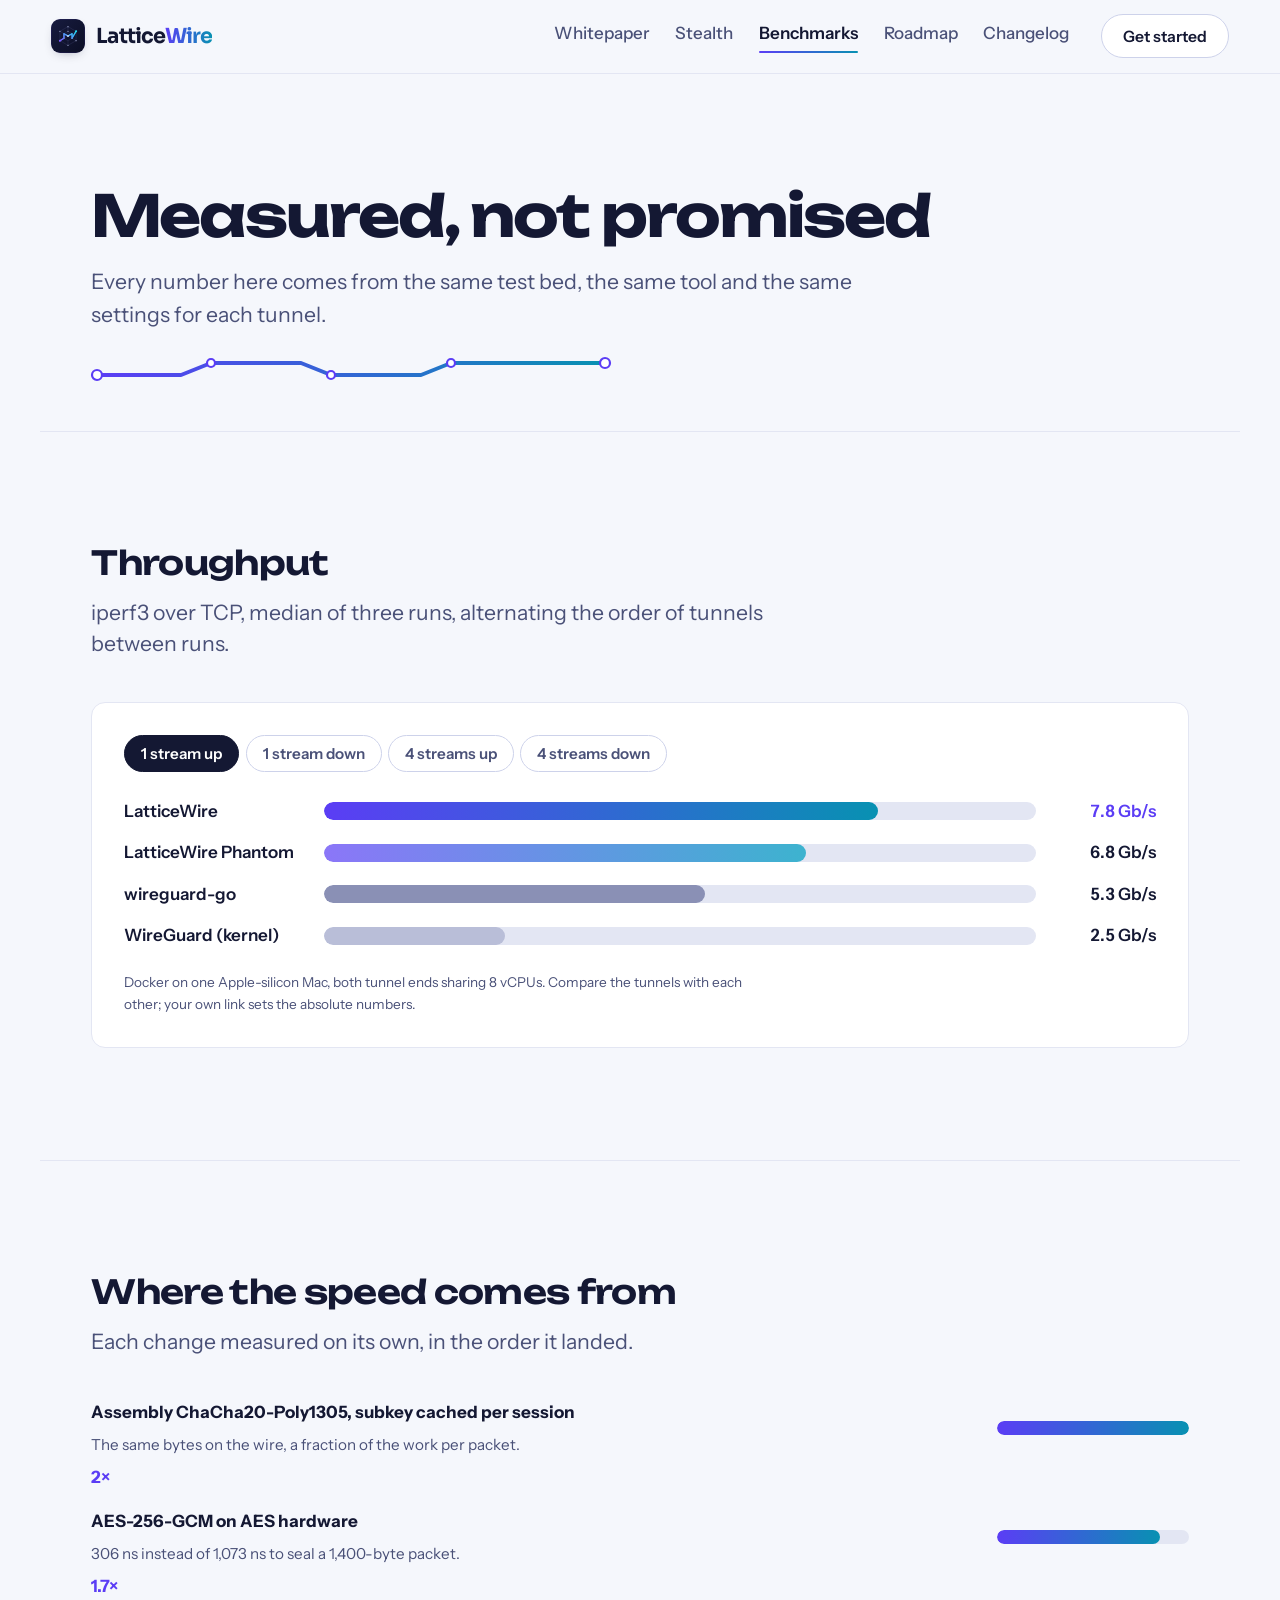
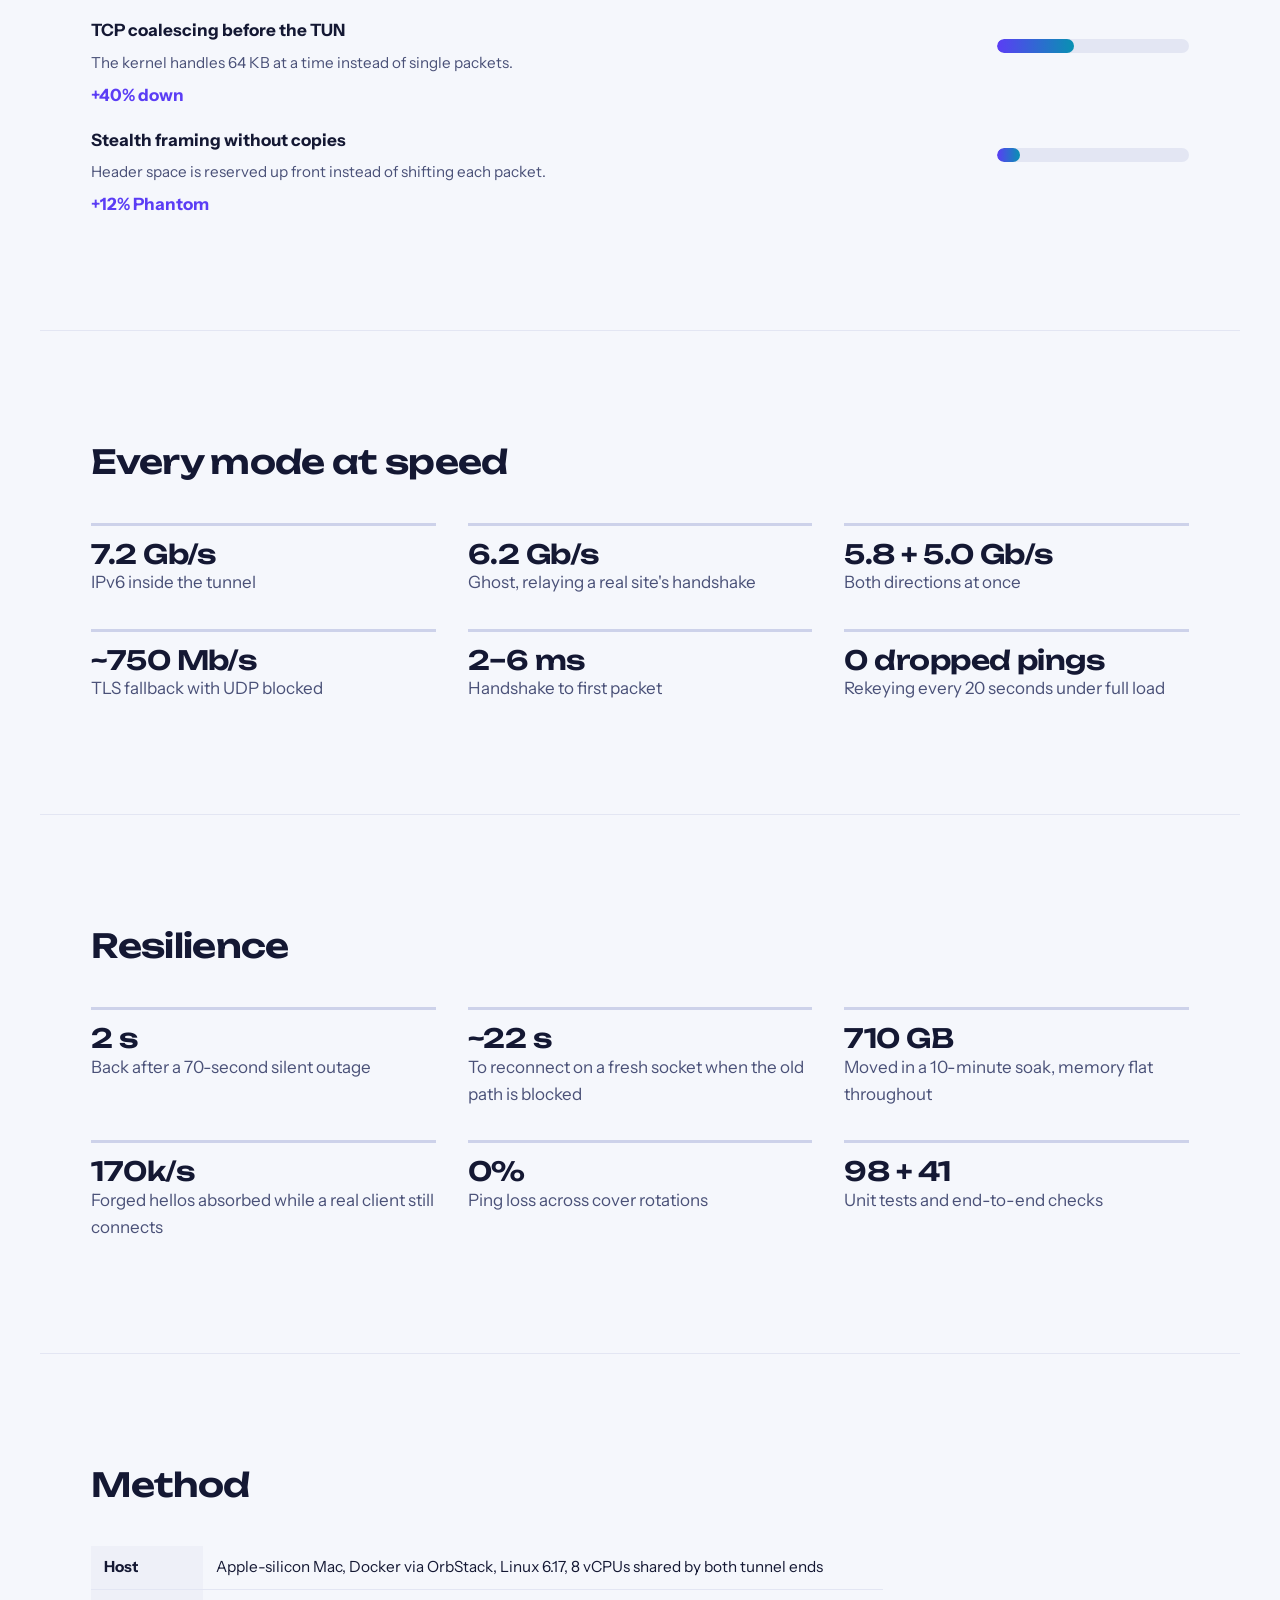
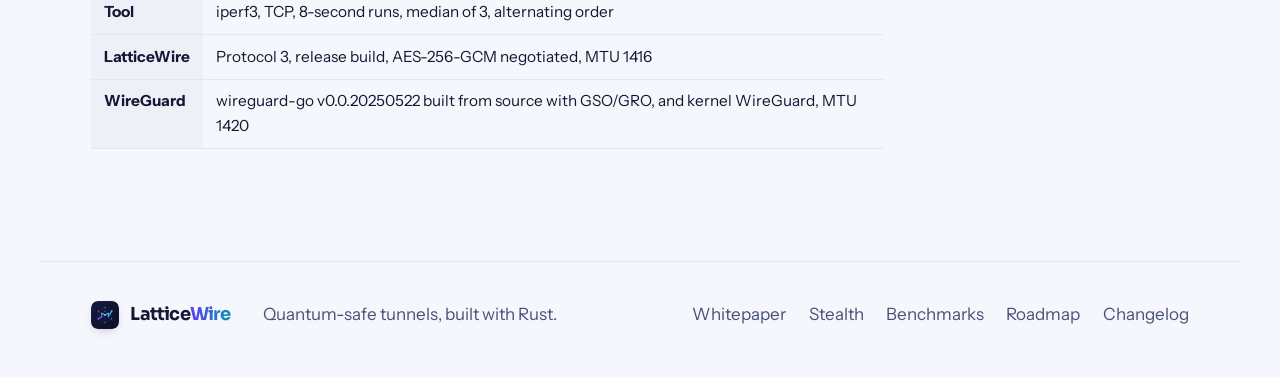
==== commit 4c62750a: "New wordmark: Sora Bold with the icon tile" ====
--- a/benchmarks.html
+++ b/benchmarks.html
@@ -13,7 +13,7 @@
   <link rel="icon" href="assets/logo-icon.svg" type="image/svg+xml">
   <link rel="preconnect" href="https://fonts.googleapis.com">
   <link rel="preconnect" href="https://fonts.gstatic.com" crossorigin>
-  <link href="https://fonts.googleapis.com/css2?family=Unbounded:wght@500;600;700&family=Instrument+Sans:wght@400;500;600;700&family=JetBrains+Mono:wght@400;600&display=swap" rel="stylesheet">
+  <link href="https://fonts.googleapis.com/css2?family=Unbounded:wght@500;600;700&family=Sora:wght@700&family=Instrument+Sans:wght@400;500;600;700&family=JetBrains+Mono:wght@400;600&display=swap" rel="stylesheet">
   <link rel="stylesheet" href="styles.css">
   <script>document.documentElement.classList.add("js")</script>
 </head>
@@ -21,7 +21,7 @@
   <a class="skip" href="#main">Skip to content</a>
   <header class="nav">
     <a class="brand" href="index.html" aria-label="LatticeWire home">
-      <img src="assets/logo-mark.svg" alt="" width="34" height="34">
+      <img src="assets/logo-icon.svg" alt="" width="34" height="34">
       <span>Lattice<b>Wire</b></span>
     </a>
     <nav id="site-nav" aria-label="Pages">
@@ -118,7 +118,7 @@
     </section>
   </main>
   <footer class="footer">
-    <a class="brand" href="index.html"><img src="assets/logo-mark.svg" alt="" width="28" height="28"><span>Lattice<b>Wire</b></span></a>
+    <a class="brand" href="index.html"><img src="assets/logo-icon.svg" alt="" width="28" height="28"><span>Lattice<b>Wire</b></span></a>
     <p>Quantum-safe tunnels, built with Rust.</p>
     <nav aria-label="Pages">
       <a href="whitepaper.html">Whitepaper</a>
--- a/styles.css
+++ b/styles.css
@@ -61,8 +61,12 @@
   backdrop-filter: blur(10px);
   border-bottom: 1px solid var(--line-soft);
 }
-.brand { display: inline-flex; align-items: center; gap: 0.6rem; color: var(--ink); text-decoration: none; font: 600 1.05rem var(--display); letter-spacing: -0.02em; }
-.brand b { font-weight: 600; background: var(--wire); -webkit-background-clip: text; background-clip: text; color: transparent; }
+/* Wordmark: Sora Bold, tightly tracked, beside the icon tile. */
+.brand { display: inline-flex; align-items: center; gap: 0.7rem; color: var(--ink); text-decoration: none; font: 700 1.3rem/1 "Sora", var(--body); letter-spacing: -0.045em; }
+.brand img { border-radius: 9px; box-shadow: 0 4px 12px -6px rgba(20, 24, 51, 0.45); }
+.brand b { font-weight: 700; background: var(--wire); -webkit-background-clip: text; background-clip: text; color: transparent; }
+.footer .brand { font-size: 1.12rem; }
+.footer .brand img { border-radius: 7px; }
 .nav nav { display: flex; gap: 1.6rem; margin-left: auto; }
 .nav nav a { color: var(--ink-soft); text-decoration: none; font-weight: 500; }
 .nav nav a:hover { color: var(--ink); }
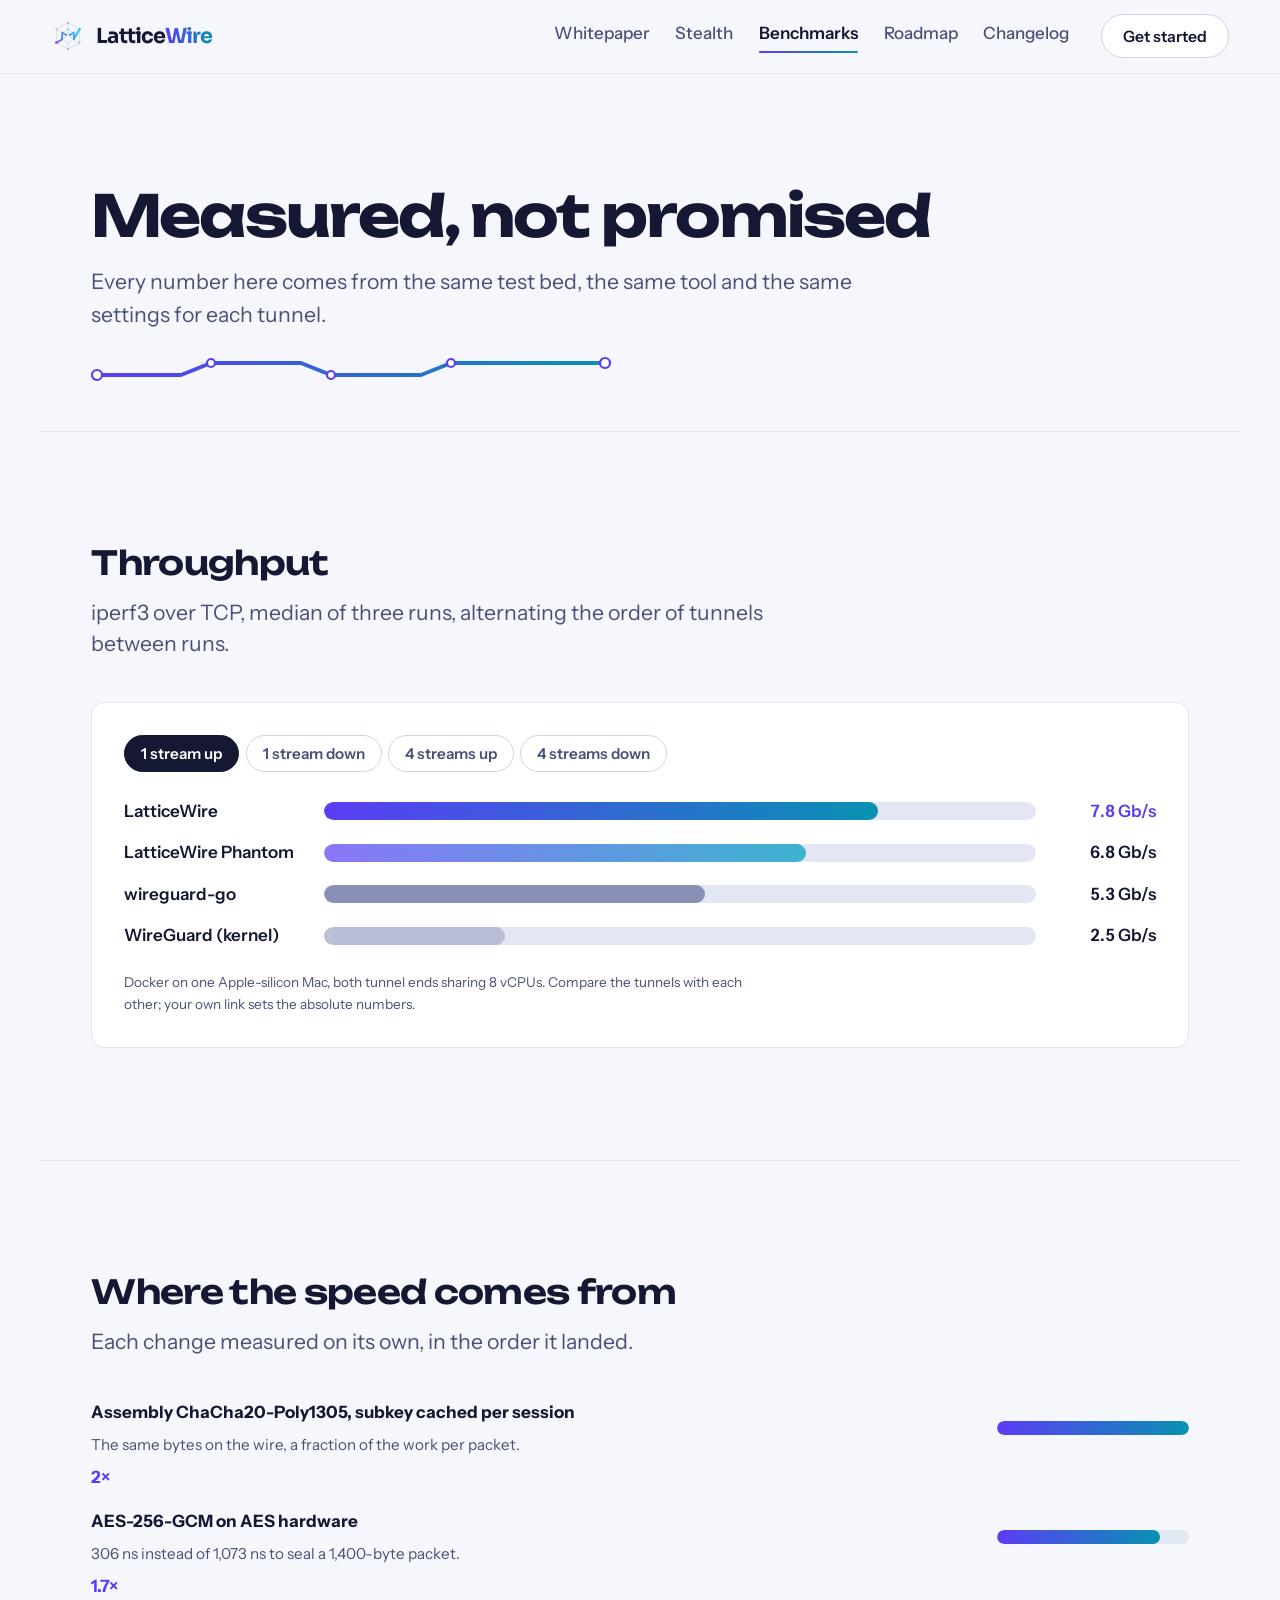
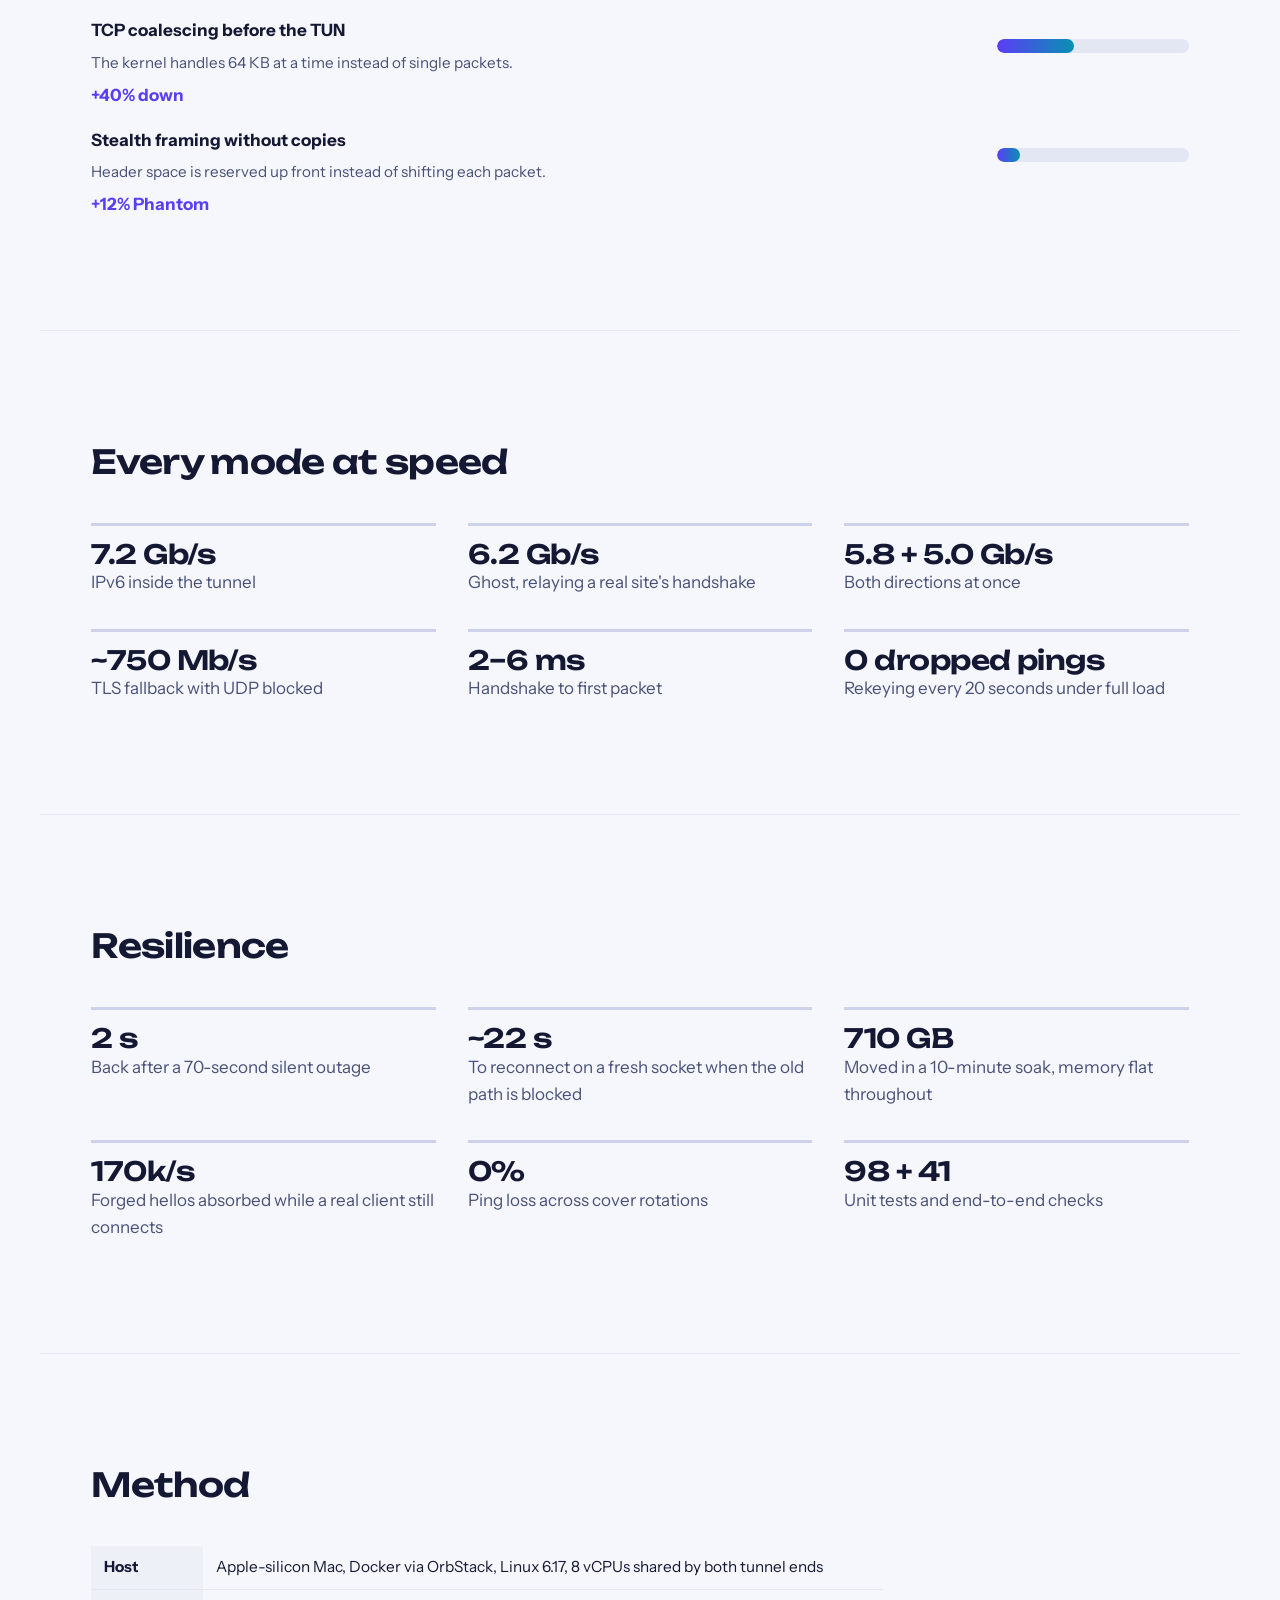
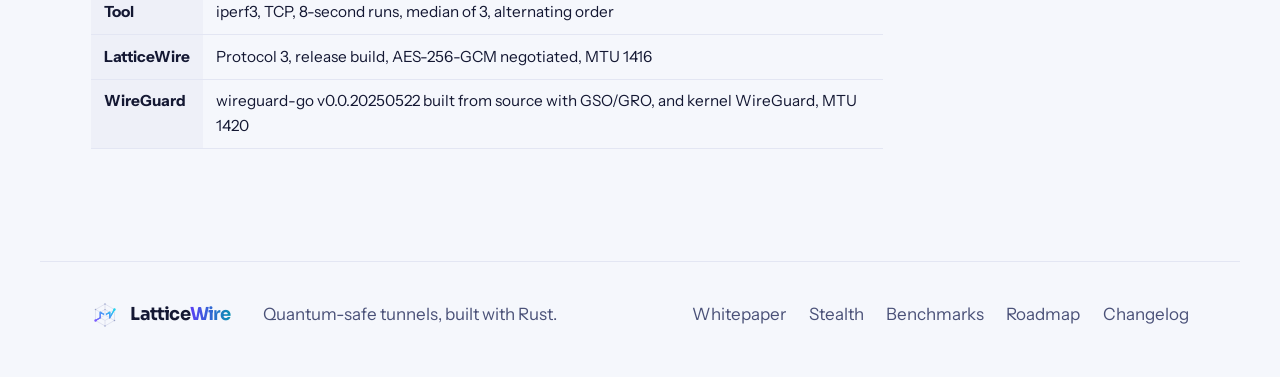
==== commit 22b2d559: "Restore the lattice mark; Sora wordmark only" ====
--- a/benchmarks.html
+++ b/benchmarks.html
@@ -21,7 +21,7 @@
   <a class="skip" href="#main">Skip to content</a>
   <header class="nav">
     <a class="brand" href="index.html" aria-label="LatticeWire home">
-      <img src="assets/logo-icon.svg" alt="" width="34" height="34">
+      <img src="assets/logo-mark.svg" alt="" width="34" height="34">
       <span>Lattice<b>Wire</b></span>
     </a>
     <nav id="site-nav" aria-label="Pages">
@@ -118,7 +118,7 @@
     </section>
   </main>
   <footer class="footer">
-    <a class="brand" href="index.html"><img src="assets/logo-icon.svg" alt="" width="28" height="28"><span>Lattice<b>Wire</b></span></a>
+    <a class="brand" href="index.html"><img src="assets/logo-mark.svg" alt="" width="28" height="28"><span>Lattice<b>Wire</b></span></a>
     <p>Quantum-safe tunnels, built with Rust.</p>
     <nav aria-label="Pages">
       <a href="whitepaper.html">Whitepaper</a>
--- a/styles.css
+++ b/styles.css
@@ -61,12 +61,11 @@
   backdrop-filter: blur(10px);
   border-bottom: 1px solid var(--line-soft);
 }
-/* Wordmark: Sora Bold, tightly tracked, beside the icon tile. */
+/* Wordmark: Sora Bold, tightly tracked, beside the lattice mark. */
 .brand { display: inline-flex; align-items: center; gap: 0.7rem; color: var(--ink); text-decoration: none; font: 700 1.3rem/1 "Sora", var(--body); letter-spacing: -0.045em; }
-.brand img { border-radius: 9px; box-shadow: 0 4px 12px -6px rgba(20, 24, 51, 0.45); }
 .brand b { font-weight: 700; background: var(--wire); -webkit-background-clip: text; background-clip: text; color: transparent; }
 .footer .brand { font-size: 1.12rem; }
-.footer .brand img { border-radius: 7px; }
+
 .nav nav { display: flex; gap: 1.6rem; margin-left: auto; }
 .nav nav a { color: var(--ink-soft); text-decoration: none; font-weight: 500; }
 .nav nav a:hover { color: var(--ink); }
